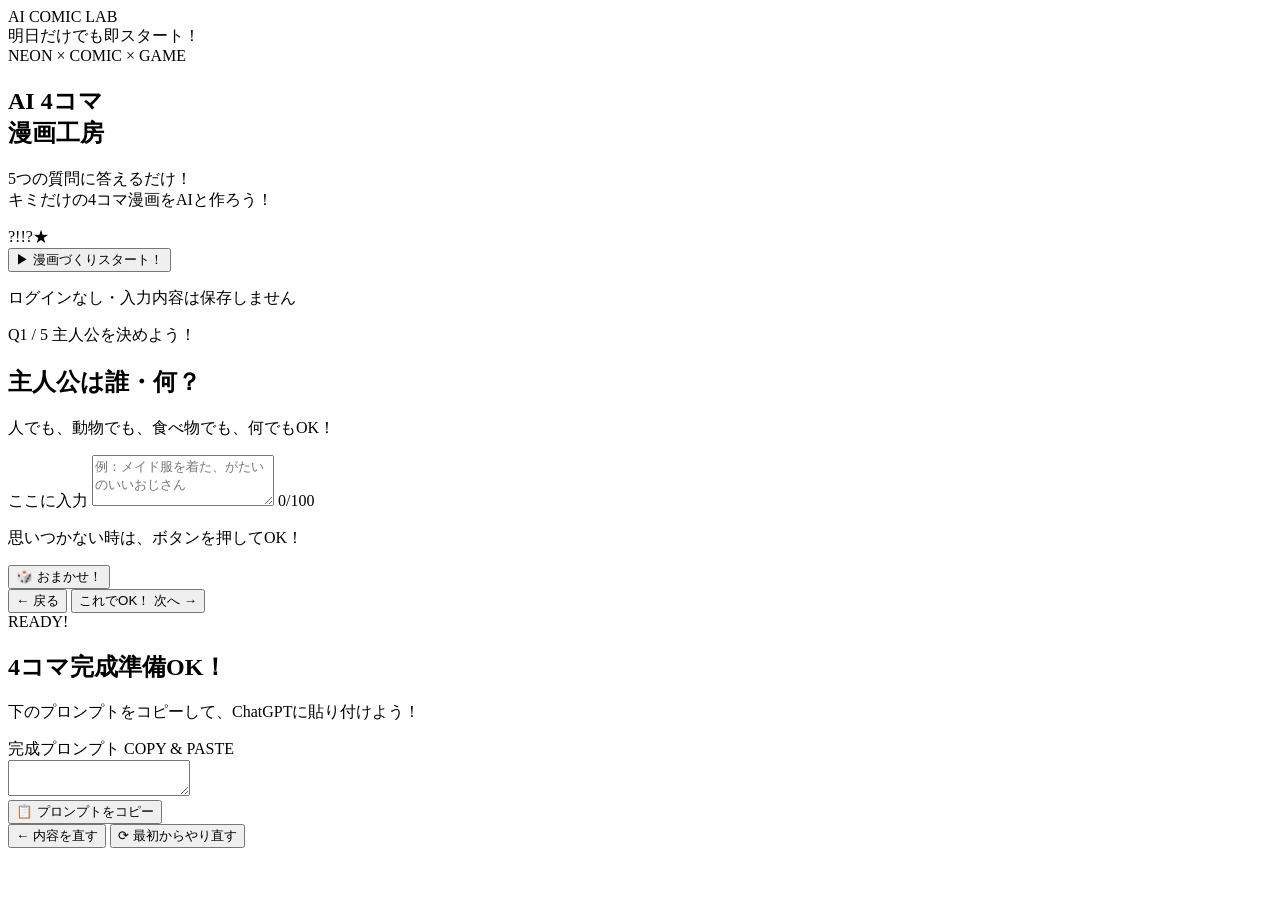
==== index.html @ 35f0708a "Add AI 4-koma app shell" ====
<!doctype html>
<html lang="ja">
<head>
  <meta charset="utf-8" />
  <meta name="viewport" content="width=device-width, initial-scale=1" />
  <meta name="theme-color" content="#08051d" />
  <title>AI 4コマ漫画工房</title>
  <meta name="description" content="5つの質問に答えるだけで、ChatGPTに貼る4コマ漫画生成プロンプトを作れる無料WEBアプリ。" />
  <link rel="stylesheet" href="styles.css" />
</head>
<body>
  <div class="bg-grid" aria-hidden="true"></div>
  <div class="speed-lines" aria-hidden="true"></div>
  <div class="halftone halftone-a" aria-hidden="true"></div>
  <div class="halftone halftone-b" aria-hidden="true"></div>

  <main class="app-shell" id="app">
    <header class="topbar">
      <div class="brand-mini">AI COMIC LAB</div>
      <div class="step-dots" id="stepDots" aria-label="進み具合"></div>
    </header>

    <section class="screen active" id="startScreen" aria-labelledby="appTitle">
      <div class="start-card comic-panel">
        <div class="burst-label">明日だけでも即スタート！</div>
        <div class="title-kicker">NEON × COMIC × GAME</div>
        <h1 id="appTitle">AI 4コマ<br /><span>漫画工房</span></h1>
        <p class="subtitle">5つの質問に答えるだけ！<br />キミだけの4コマ漫画をAIと作ろう！</p>
        <div class="comic-strip" aria-hidden="true">
          <span>?</span><span>!</span><span>!?</span><span>★</span>
        </div>
        <button class="primary-btn giant" id="startBtn" type="button">
          <span class="btn-icon">▶</span>
          漫画づくりスタート！
        </button>
        <p class="privacy-note">ログインなし・入力内容は保存しません</p>
      </div>
    </section>

    <section class="screen" id="questionScreen" aria-live="polite">
      <div class="question-card comic-panel">
        <div class="question-meta">
          <span class="question-number" id="questionNumber">Q1 / 5</span>
          <span class="question-badge" id="questionBadge">主人公を決めよう！</span>
        </div>
        <h2 id="questionTitle">主人公は誰・何？</h2>
        <p class="question-help" id="questionHelp">人でも、動物でも、食べ物でも、何でもOK！</p>

        <label class="input-wrap" for="answerInput">
          <span class="input-label">ここに入力</span>
          <textarea id="answerInput" rows="3" maxlength="100" placeholder="例：メイド服を着た、がたいのいいおじさん"></textarea>
          <span class="char-count"><span id="charCount">0</span>/100</span>
        </label>

        <div class="choice-area">
          <p class="choice-title">思いつかない時は、ボタンを押してOK！</p>
          <div class="choice-grid" id="choiceGrid"></div>
          <button class="random-btn" id="randomBtn" type="button">🎲 おまかせ！</button>
        </div>

        <div class="nav-row">
          <button class="secondary-btn" id="backBtn" type="button">← 戻る</button>
          <button class="primary-btn" id="nextBtn" type="button">これでOK！ 次へ →</button>
        </div>
      </div>
    </section>

    <section class="screen" id="resultScreen" aria-labelledby="resultTitle">
      <div class="result-card comic-panel">
        <div class="success-stamp">READY!</div>
        <h2 id="resultTitle">4コマ完成準備OK！</h2>
        <p class="result-lead">下のプロンプトをコピーして、ChatGPTに貼り付けよう！</p>

        <div class="preview-strip" id="previewStrip"></div>

        <div class="prompt-box">
          <div class="prompt-head">
            <span>完成プロンプト</span>
            <span class="prompt-chip">COPY & PASTE</span>
          </div>
          <textarea id="finalPrompt" readonly aria-label="ChatGPTに貼る完成プロンプト"></textarea>
        </div>

        <button class="primary-btn giant copy-btn" id="copyBtn" type="button">📋 プロンプトをコピー</button>
        <div class="copy-message" id="copyMessage" role="status" aria-live="polite"></div>

        <div class="finish-actions">
          <button class="secondary-btn" id="editBtn" type="button">← 内容を直す</button>
          <button class="reset-btn" id="restartBtn" type="button">⟳ 最初からやり直す</button>
        </div>
      </div>
    </section>

    <button class="floating-reset" id="floatingReset" type="button" hidden>⟳ 最初から</button>
  </main>

  <script src="app.js"></script>
</body>
</html>
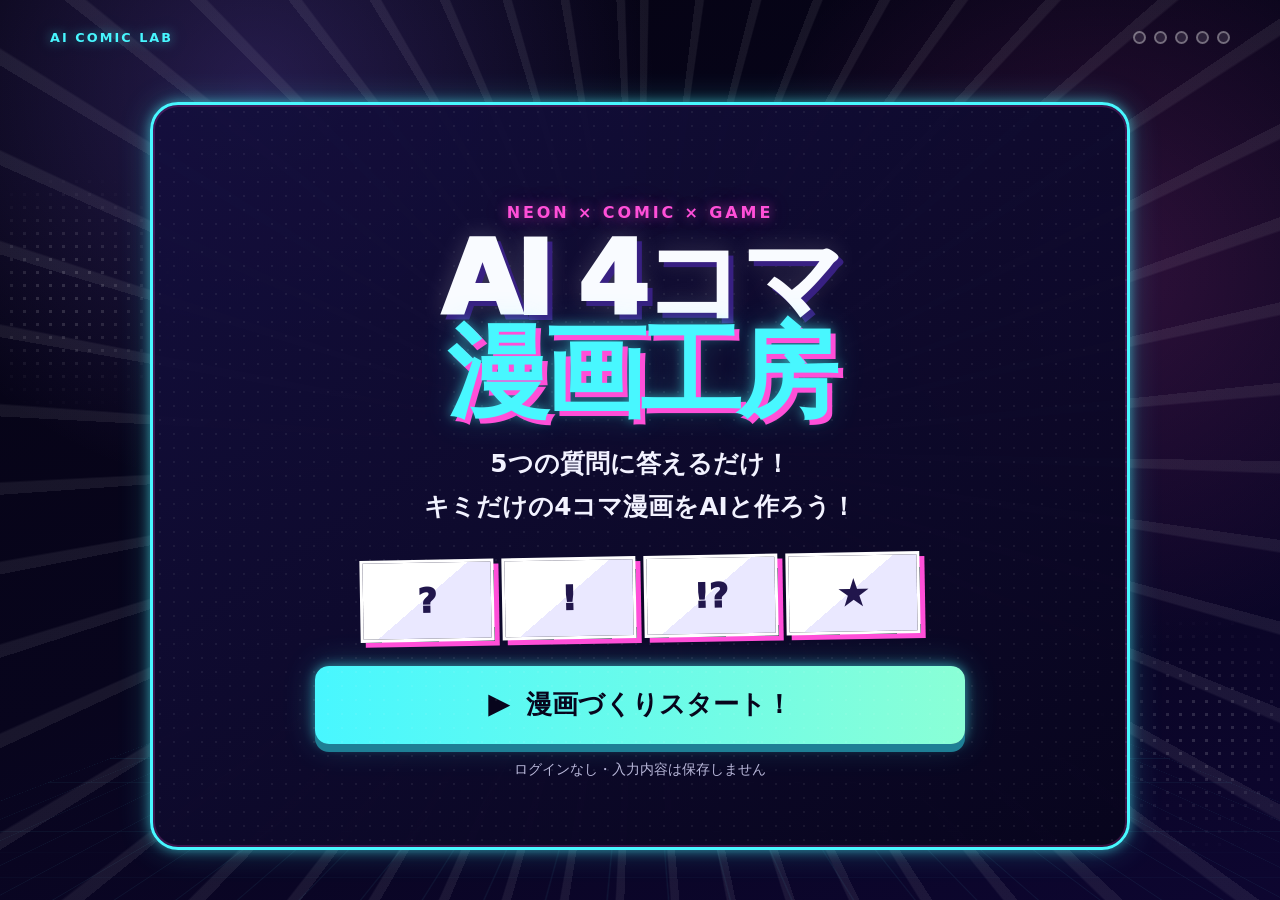
==== commit aa6709dc: "Remove internal event-only copy from start screen" ====
--- a/index.html
+++ b/index.html
@@ -22,7 +22,6 @@
 
     <section class="screen active" id="startScreen" aria-labelledby="appTitle">
       <div class="start-card comic-panel">
-        <div class="burst-label">明日だけでも即スタート！</div>
         <div class="title-kicker">NEON × COMIC × GAME</div>
         <h1 id="appTitle">AI 4コマ<br /><span>漫画工房</span></h1>
         <p class="subtitle">5つの質問に答えるだけ！<br />キミだけの4コマ漫画をAIと作ろう！</p>
--- a/styles.css
+++ b/styles.css
@@ -0,0 +1,161 @@
+:root {
+  --bg: #08051d;
+  --panel: rgba(14, 10, 44, .94);
+  --ink: #f9fbff;
+  --muted: #b8b7d9;
+  --cyan: #48f7ff;
+  --pink: #ff4fd8;
+  --yellow: #ffe56b;
+  --violet: #8d6bff;
+  --danger: #ff6b8a;
+  --shadow-cyan: 0 0 12px rgba(72,247,255,.55), 0 0 32px rgba(72,247,255,.24);
+  --shadow-pink: 0 0 12px rgba(255,79,216,.55), 0 0 32px rgba(255,79,216,.22);
+}
+
+* { box-sizing: border-box; }
+html, body { min-height: 100%; }
+body {
+  margin: 0;
+  color: var(--ink);
+  background:
+    radial-gradient(circle at 20% 10%, rgba(141,107,255,.24), transparent 25rem),
+    radial-gradient(circle at 86% 30%, rgba(255,79,216,.16), transparent 24rem),
+    linear-gradient(160deg, #050312 0%, var(--bg) 54%, #0d0630 100%);
+  font-family: "Yu Gothic", "Hiragino Kaku Gothic ProN", "Meiryo", system-ui, sans-serif;
+  overflow-x: hidden;
+}
+
+button, textarea { font: inherit; }
+button { cursor: pointer; }
+button:focus-visible, textarea:focus-visible { outline: 4px solid var(--yellow); outline-offset: 3px; }
+
+.bg-grid {
+  position: fixed; inset: 0; pointer-events: none; opacity: .13;
+  background-image:
+    linear-gradient(rgba(72,247,255,.45) 1px, transparent 1px),
+    linear-gradient(90deg, rgba(72,247,255,.45) 1px, transparent 1px);
+  background-size: 44px 44px;
+  transform: perspective(600px) rotateX(60deg) translateY(32vh) scale(1.4);
+  transform-origin: center bottom;
+}
+
+.speed-lines {
+  position: fixed; inset: -30%; pointer-events: none; opacity: .07;
+  background: repeating-conic-gradient(from 0deg at 50% 50%, #fff 0 1deg, transparent 1.2deg 7deg);
+  animation: spin 30s linear infinite;
+}
+@keyframes spin { to { transform: rotate(360deg); } }
+
+.halftone { position: fixed; width: 260px; height: 260px; pointer-events: none; opacity: .14; background: radial-gradient(circle, #fff 1.5px, transparent 2px); background-size: 13px 13px; mask-image: radial-gradient(circle, #000 15%, transparent 68%); }
+.halftone-a { left: -60px; top: 18%; }
+.halftone-b { right: -50px; bottom: 4%; }
+
+.app-shell { width: min(1180px, calc(100% - 32px)); margin: 0 auto; min-height: 100vh; position: relative; z-index: 2; }
+.topbar { height: 74px; display: flex; align-items: center; justify-content: space-between; gap: 20px; }
+.brand-mini { font-weight: 900; letter-spacing: .16em; color: var(--cyan); text-shadow: var(--shadow-cyan); font-size: clamp(.72rem, 1vw, .92rem); }
+.step-dots { display: flex; gap: 8px; }
+.step-dot { width: 13px; height: 13px; border-radius: 50%; border: 2px solid rgba(255,255,255,.34); background: rgba(255,255,255,.1); transition: .2s ease; }
+.step-dot.done { border-color: var(--cyan); background: var(--cyan); box-shadow: var(--shadow-cyan); }
+.step-dot.current { transform: scale(1.35); border-color: var(--yellow); background: var(--yellow); box-shadow: 0 0 16px rgba(255,229,107,.75); }
+
+.screen { display: none; min-height: calc(100vh - 74px); align-items: center; justify-content: center; padding: 20px 0 42px; }
+.screen.active { display: flex; animation: screenIn .34s ease both; }
+@keyframes screenIn { from { opacity: 0; transform: translateY(18px) scale(.985); } to { opacity: 1; transform: none; } }
+
+.comic-panel {
+  width: min(980px, 100%);
+  position: relative;
+  border: 3px solid var(--cyan);
+  border-radius: 28px;
+  background: linear-gradient(145deg, rgba(20,15,61,.96), rgba(8,5,29,.97));
+  box-shadow: var(--shadow-cyan), inset 0 0 0 2px rgba(255,79,216,.19);
+  overflow: hidden;
+}
+.comic-panel::before {
+  content: ""; position: absolute; inset: 0; pointer-events: none; opacity: .06;
+  background-image: radial-gradient(circle, #fff 1.2px, transparent 1.4px); background-size: 14px 14px;
+}
+
+.start-card { text-align: center; padding: clamp(34px, 6vw, 68px); }
+.burst-label { display: inline-block; position: relative; z-index: 1; padding: 10px 18px; background: var(--yellow); color: #241653; font-weight: 1000; transform: rotate(-2deg); box-shadow: 8px 8px 0 var(--pink); }
+.title-kicker { margin-top: 30px; color: var(--pink); font-weight: 900; letter-spacing: .18em; text-shadow: var(--shadow-pink); }
+h1 { position: relative; z-index: 1; margin: 12px 0 10px; font-size: clamp(3rem, 8vw, 6.9rem); line-height: .9; letter-spacing: -.055em; font-weight: 1000; text-shadow: 5px 5px 0 #382082, 0 0 24px rgba(255,255,255,.18); }
+h1 span { color: var(--cyan); text-shadow: 5px 5px 0 var(--pink), var(--shadow-cyan); }
+.subtitle { position: relative; z-index: 1; font-size: clamp(1.08rem, 2vw, 1.55rem); line-height: 1.7; font-weight: 800; color: #f2f2ff; }
+.comic-strip { display: grid; grid-template-columns: repeat(4, 1fr); gap: 8px; width: min(560px, 92%); margin: 28px auto; transform: rotate(-1deg); }
+.comic-strip span { min-height: 82px; display: grid; place-items: center; border: 3px solid #fff; background: linear-gradient(140deg, #fff 0 48%, #eae8ff 48% 100%); color: #21164c; font-size: 2.1rem; font-weight: 1000; box-shadow: 5px 5px 0 var(--pink); }
+.privacy-note { color: var(--muted); margin: 16px 0 0; font-size: .9rem; }
+
+.primary-btn, .secondary-btn, .reset-btn, .random-btn, .choice-btn {
+  border: 0; border-radius: 14px; font-weight: 1000; transition: transform .16s ease, filter .16s ease, box-shadow .16s ease;
+}
+.primary-btn:hover, .secondary-btn:hover, .reset-btn:hover, .random-btn:hover, .choice-btn:hover { transform: translateY(-2px) scale(1.01); filter: brightness(1.08); }
+.primary-btn { min-height: 62px; padding: 16px 28px; color: #07051c; background: linear-gradient(90deg, var(--cyan), #8affd6); box-shadow: 0 8px 0 #1e7f95, var(--shadow-cyan); font-size: 1.15rem; }
+.primary-btn:active { transform: translateY(5px); box-shadow: 0 3px 0 #1e7f95, var(--shadow-cyan); }
+.primary-btn.giant { min-height: 78px; width: min(650px, 100%); font-size: clamp(1.2rem, 2.3vw, 1.65rem); }
+.btn-icon { margin-right: 8px; }
+.secondary-btn { min-height: 56px; padding: 14px 22px; color: #fff; background: #241a58; border: 2px solid #7166b6; }
+.reset-btn { min-height: 56px; padding: 14px 22px; color: #fff; background: rgba(255,107,138,.12); border: 2px solid var(--danger); }
+.random-btn { min-height: 60px; padding: 14px 26px; color: #241653; background: var(--yellow); box-shadow: 0 7px 0 #a78e29, 0 0 20px rgba(255,229,107,.28); font-size: 1.12rem; }
+
+.question-card { padding: clamp(28px, 4.8vw, 52px); }
+.question-meta { display: flex; flex-wrap: wrap; gap: 10px; align-items: center; position: relative; z-index: 1; }
+.question-number { color: #241653; background: var(--cyan); font-weight: 1000; padding: 7px 12px; border-radius: 999px; }
+.question-badge { color: var(--pink); font-weight: 900; }
+h2 { position: relative; z-index: 1; margin: 18px 0 8px; font-size: clamp(2rem, 5vw, 4.4rem); line-height: 1.08; font-weight: 1000; letter-spacing: -.035em; }
+.question-help { position: relative; z-index: 1; margin: 0 0 26px; color: var(--muted); font-size: clamp(1rem, 1.5vw, 1.2rem); font-weight: 700; }
+.input-wrap { display: block; position: relative; z-index: 1; }
+.input-label { display: inline-block; margin-bottom: 8px; font-weight: 900; color: var(--cyan); }
+textarea { width: 100%; resize: vertical; min-height: 120px; border-radius: 18px; border: 3px solid #7166b6; background: rgba(255,255,255,.95); color: #171128; padding: 18px 22px 32px; font-size: clamp(1.08rem, 1.8vw, 1.32rem); line-height: 1.55; font-weight: 700; box-shadow: inset 0 0 0 3px rgba(141,107,255,.11); }
+textarea::placeholder { color: #8a8498; font-weight: 600; }
+.char-count { position: absolute; right: 16px; bottom: 10px; color: #6d6680; font-size: .83rem; font-weight: 800; }
+.choice-area { position: relative; z-index: 1; margin-top: 23px; }
+.choice-title { margin: 0 0 12px; font-weight: 900; color: #f3f0ff; }
+.choice-grid { display: grid; grid-template-columns: repeat(3, minmax(0, 1fr)); gap: 11px; margin-bottom: 15px; }
+.choice-btn { min-height: 58px; padding: 13px 14px; color: #fff; background: linear-gradient(150deg, #35277a, #251b5f); border: 2px solid var(--violet); box-shadow: 0 0 16px rgba(141,107,255,.18); }
+.choice-btn.selected { color: #241653; background: var(--pink); border-color: #fff; box-shadow: var(--shadow-pink); }
+.nav-row { position: relative; z-index: 1; display: flex; justify-content: space-between; gap: 14px; margin-top: 30px; }
+.nav-row .primary-btn { flex: 1; max-width: 420px; }
+
+.result-card { padding: clamp(28px, 4.8vw, 52px); }
+.success-stamp { display: inline-block; color: #241653; background: var(--yellow); padding: 8px 16px; font-weight: 1000; font-size: 1.2rem; transform: rotate(-3deg); box-shadow: 6px 6px 0 var(--pink); }
+.result-card h2 { color: var(--cyan); text-shadow: var(--shadow-cyan); }
+.result-lead { color: #eceaff; font-size: 1.12rem; font-weight: 800; }
+.preview-strip { display: grid; grid-template-columns: repeat(4, minmax(0,1fr)); gap: 7px; margin: 24px 0; }
+.preview-panel { border: 3px solid #fff; background: #fff; color: #21164c; min-height: 116px; padding: 12px; display: flex; flex-direction: column; gap: 6px; box-shadow: 4px 4px 0 var(--pink); }
+.preview-panel strong { font-size: .83rem; background: #21164c; color: #fff; align-self: flex-start; padding: 3px 6px; }
+.preview-panel span { font-weight: 900; line-height: 1.35; overflow-wrap: anywhere; }
+.prompt-box { position: relative; z-index: 1; border: 2px solid var(--violet); border-radius: 18px; overflow: hidden; background: rgba(0,0,0,.2); }
+.prompt-head { display: flex; justify-content: space-between; align-items: center; gap: 12px; padding: 12px 16px; background: #241a58; font-weight: 900; }
+.prompt-chip { color: #241653; background: var(--yellow); border-radius: 999px; padding: 5px 9px; font-size: .72rem; }
+#finalPrompt { border: 0; border-radius: 0; min-height: 310px; background: rgba(255,255,255,.98); font-size: .98rem; font-weight: 600; }
+.copy-btn { display: block; margin: 24px auto 0; background: linear-gradient(90deg, var(--pink), #ff95df); box-shadow: 0 8px 0 #9b2b85, var(--shadow-pink); color: #fff; }
+.copy-message { min-height: 32px; text-align: center; margin-top: 15px; font-size: clamp(1.05rem, 2vw, 1.28rem); font-weight: 1000; color: var(--yellow); text-shadow: 0 0 13px rgba(255,229,107,.4); }
+.finish-actions { display: flex; justify-content: center; gap: 12px; margin-top: 14px; }
+
+.floating-reset { position: fixed; z-index: 20; right: 18px; bottom: 18px; border: 2px solid var(--danger); color: #fff; background: rgba(8,5,29,.88); backdrop-filter: blur(8px); border-radius: 999px; padding: 11px 15px; font-weight: 900; box-shadow: 0 0 18px rgba(255,107,138,.22); }
+
+@media (max-width: 760px) {
+  .app-shell { width: min(100% - 18px, 1180px); }
+  .topbar { height: 58px; }
+  .screen { min-height: calc(100vh - 58px); padding-top: 8px; }
+  .comic-panel { border-radius: 20px; }
+  .start-card, .question-card, .result-card { padding: 26px 18px; }
+  .choice-grid { grid-template-columns: 1fr 1fr; }
+  .nav-row, .finish-actions { flex-direction: column-reverse; }
+  .nav-row .primary-btn { max-width: none; }
+  .preview-strip { grid-template-columns: 1fr 1fr; }
+  .comic-strip span { min-height: 60px; }
+  .floating-reset { right: 10px; bottom: 10px; }
+}
+
+@media (max-width: 420px) {
+  .choice-grid { grid-template-columns: 1fr; }
+  .preview-strip { grid-template-columns: 1fr; }
+  .brand-mini { display: none; }
+  .topbar { justify-content: center; }
+}
+
+@media (prefers-reduced-motion: reduce) {
+  *, *::before, *::after { animation-duration: .001ms !important; animation-iteration-count: 1 !important; scroll-behavior: auto !important; }
+}
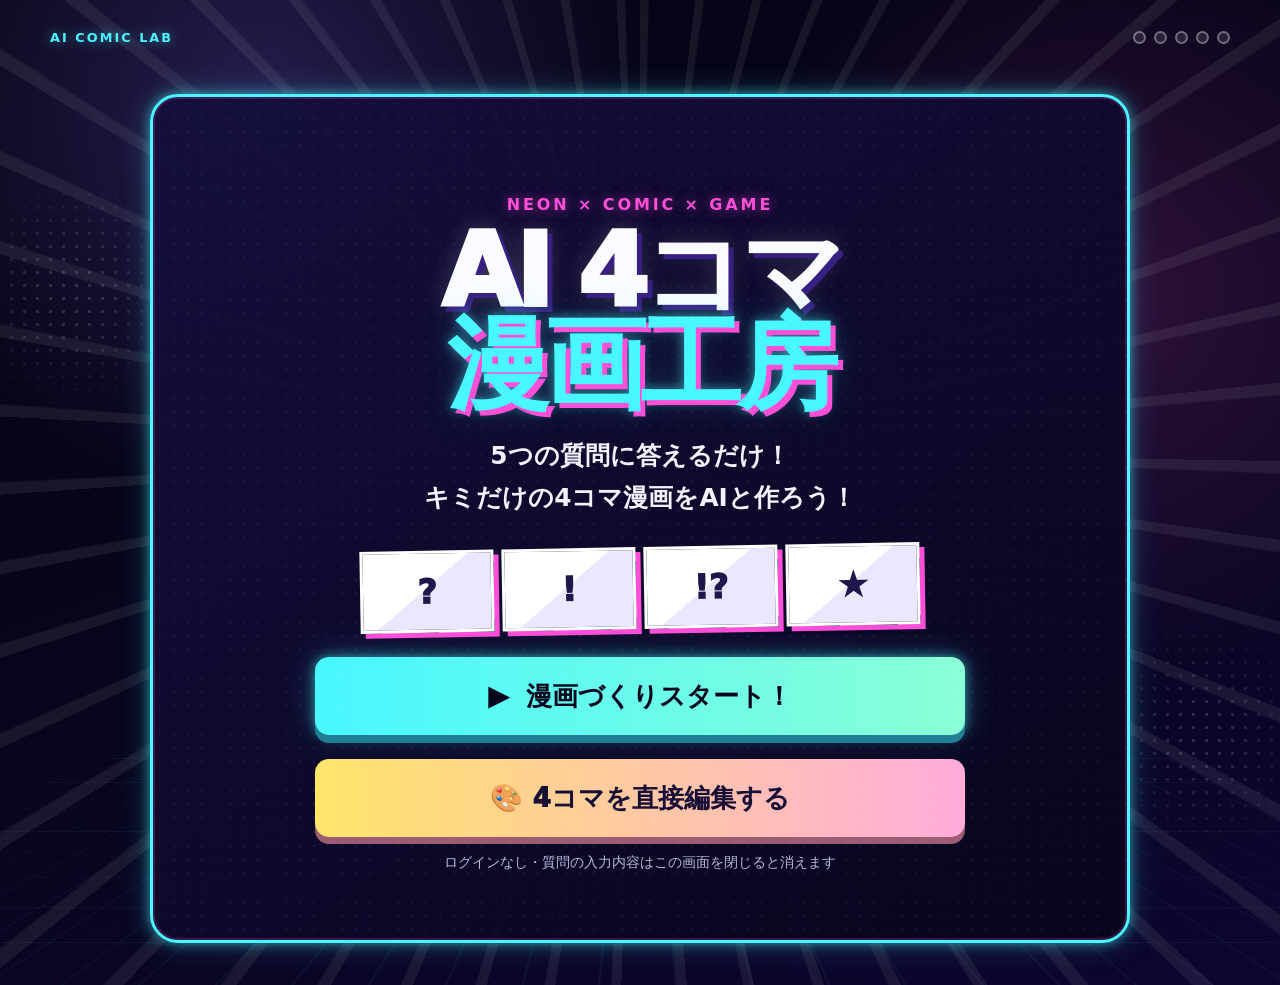
==== commit d65d627e: "Link question wizard to full manga editor" ====
--- a/index.html
+++ b/index.html
@@ -5,7 +5,7 @@
   <meta name="viewport" content="width=device-width, initial-scale=1" />
   <meta name="theme-color" content="#08051d" />
   <title>AI 4コマ漫画工房</title>
-  <meta name="description" content="5つの質問に答えるだけで、ChatGPTに貼る4コマ漫画生成プロンプトを作れる無料WEBアプリ。" />
+  <meta name="description" content="5つの質問からストーリーを作り、画像・セリフ編集、PNG保存、A4印刷までできる無料の4コマ漫画工房。" />
   <link rel="stylesheet" href="styles.css" />
 </head>
 <body>
@@ -32,7 +32,8 @@
           <span class="btn-icon">▶</span>
           漫画づくりスタート！
         </button>
-        <p class="privacy-note">ログインなし・入力内容は保存しません</p>
+        <a class="primary-btn giant" href="studio.html" style="display:flex;align-items:center;justify-content:center;margin:24px auto 0;text-decoration:none;background:linear-gradient(90deg,#ffe56b,#ffacdb);box-shadow:0 7px 0 #9b5c74;color:#170e36">🎨 4コマを直接編集する</a>
+        <p class="privacy-note">ログインなし・質問の入力内容はこの画面を閉じると消えます</p>
       </div>
     </section>
 
@@ -80,6 +81,7 @@
           <textarea id="finalPrompt" readonly aria-label="ChatGPTに貼る完成プロンプト"></textarea>
         </div>
 
+        <button class="primary-btn giant" id="openStudioBtn" type="button" style="display:block;margin:26px auto 0;background:linear-gradient(90deg,#ffe56b,#ffacdb);box-shadow:0 7px 0 #9b5c74;color:#170e36">🎨 この物語を4コマに仕上げる！</button>
         <button class="primary-btn giant copy-btn" id="copyBtn" type="button">📋 プロンプトをコピー</button>
         <div class="copy-message" id="copyMessage" role="status" aria-live="polite"></div>
 
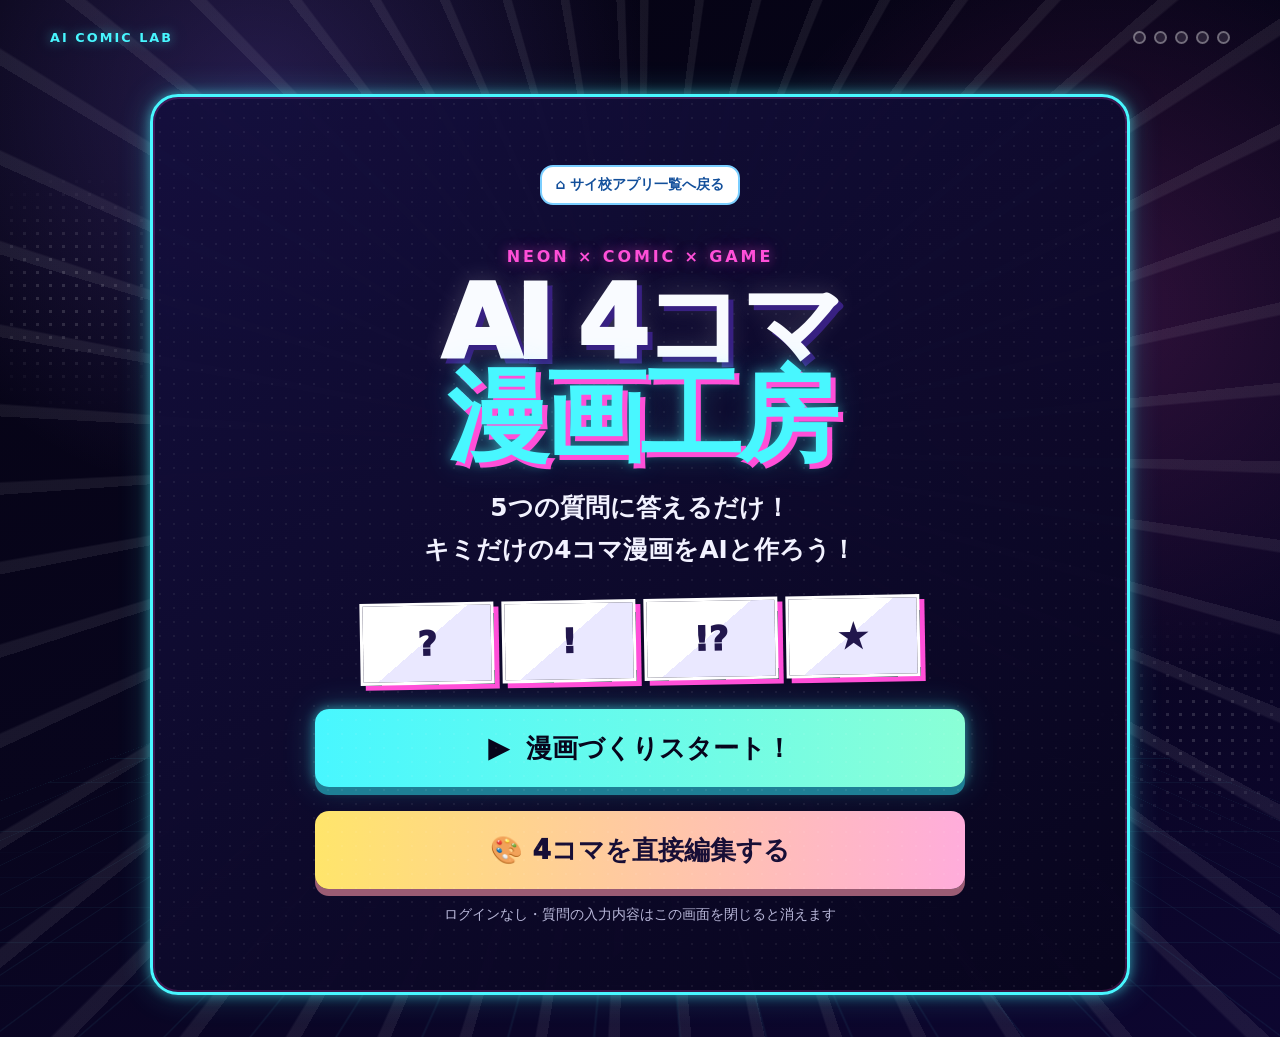
==== commit 659a4c28: "Add Saiko app hub navigation to manga wizard" ====
--- a/index.html
+++ b/index.html
@@ -22,7 +22,7 @@
 
     <section class="screen active" id="startScreen" aria-labelledby="appTitle">
       <div class="start-card comic-panel">
-        <div class="title-kicker">NEON × COMIC × GAME</div>
+        <a href="https://selfwilled6412-cyber.github.io/base-iwakuni/saiko-apps/" style="display:inline-flex;align-items:center;gap:8px;background:#fff;color:#124f9b;font-size:14px;font-weight:900;text-decoration:none;border:2px solid #7aceff;border-radius:13px;padding:9px 14px;margin-bottom:12px">⌂ サイ校アプリ一覧へ戻る</a><div class="title-kicker">NEON × COMIC × GAME</div>
         <h1 id="appTitle">AI 4コマ<br /><span>漫画工房</span></h1>
         <p class="subtitle">5つの質問に答えるだけ！<br />キミだけの4コマ漫画をAIと作ろう！</p>
         <div class="comic-strip" aria-hidden="true">
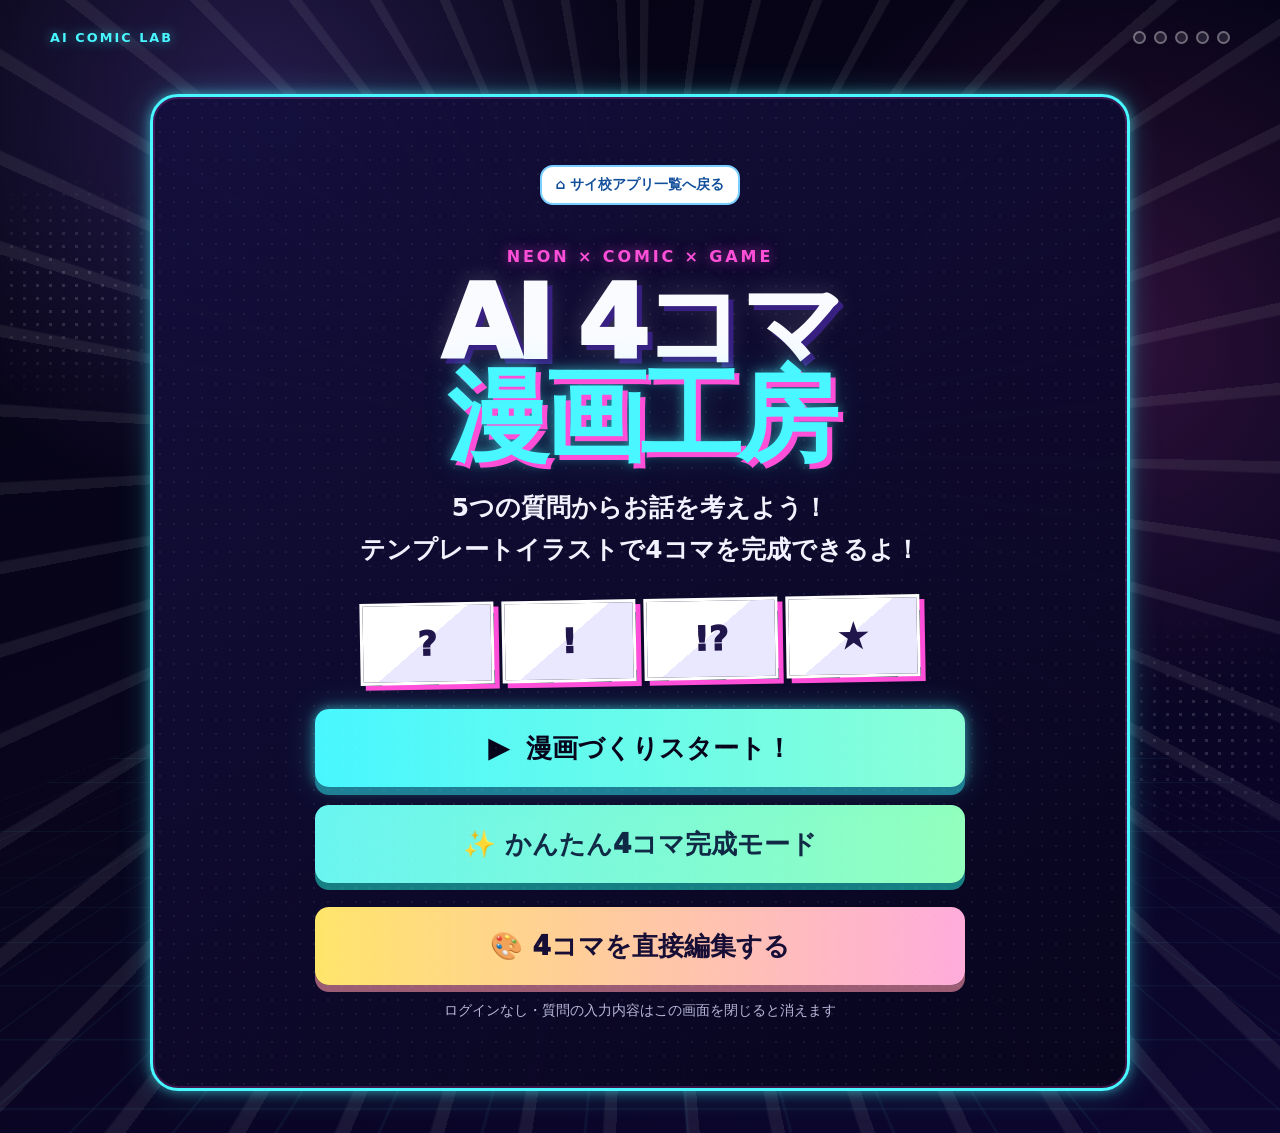
==== commit e0b851d4: "Add quick comic creation choices to wizard home and story result" ====
--- a/index.html
+++ b/index.html
@@ -24,7 +24,7 @@
       <div class="start-card comic-panel">
         <a href="https://selfwilled6412-cyber.github.io/base-iwakuni/saiko-apps/" style="display:inline-flex;align-items:center;gap:8px;background:#fff;color:#124f9b;font-size:14px;font-weight:900;text-decoration:none;border:2px solid #7aceff;border-radius:13px;padding:9px 14px;margin-bottom:12px">⌂ サイ校アプリ一覧へ戻る</a><div class="title-kicker">NEON × COMIC × GAME</div>
         <h1 id="appTitle">AI 4コマ<br /><span>漫画工房</span></h1>
-        <p class="subtitle">5つの質問に答えるだけ！<br />キミだけの4コマ漫画をAIと作ろう！</p>
+        <p class="subtitle">5つの質問からお話を考えよう！<br />テンプレートイラストで4コマを完成できるよ！</p>
         <div class="comic-strip" aria-hidden="true">
           <span>?</span><span>!</span><span>!?</span><span>★</span>
         </div>
@@ -32,6 +32,7 @@
           <span class="btn-icon">▶</span>
           漫画づくりスタート！
         </button>
+        <a class="primary-btn giant" href="quick.html" style="display:flex;align-items:center;justify-content:center;margin:18px auto 0;text-decoration:none;background:linear-gradient(90deg,#6af5f1,#92ffbd);box-shadow:0 7px 0 #167f83;color:#102a46">✨ かんたん4コマ完成モード</a>
         <a class="primary-btn giant" href="studio.html" style="display:flex;align-items:center;justify-content:center;margin:24px auto 0;text-decoration:none;background:linear-gradient(90deg,#ffe56b,#ffacdb);box-shadow:0 7px 0 #9b5c74;color:#170e36">🎨 4コマを直接編集する</a>
         <p class="privacy-note">ログインなし・質問の入力内容はこの画面を閉じると消えます</p>
       </div>
@@ -81,6 +82,7 @@
           <textarea id="finalPrompt" readonly aria-label="ChatGPTに貼る完成プロンプト"></textarea>
         </div>
 
+        <button class="primary-btn giant" id="quickModeBtn" type="button" style="display:block;margin:20px auto 0;background:linear-gradient(90deg,#6af5f1,#92ffbd);box-shadow:0 7px 0 #167f83;color:#102a46">✨ イラスト付き4コマをかんたん作成！</button>
         <button class="primary-btn giant" id="openStudioBtn" type="button" style="display:block;margin:26px auto 0;background:linear-gradient(90deg,#ffe56b,#ffacdb);box-shadow:0 7px 0 #9b5c74;color:#170e36">🎨 この物語を4コマに仕上げる！</button>
         <button class="primary-btn giant copy-btn" id="copyBtn" type="button">📋 プロンプトをコピー</button>
         <div class="copy-message" id="copyMessage" role="status" aria-live="polite"></div>
